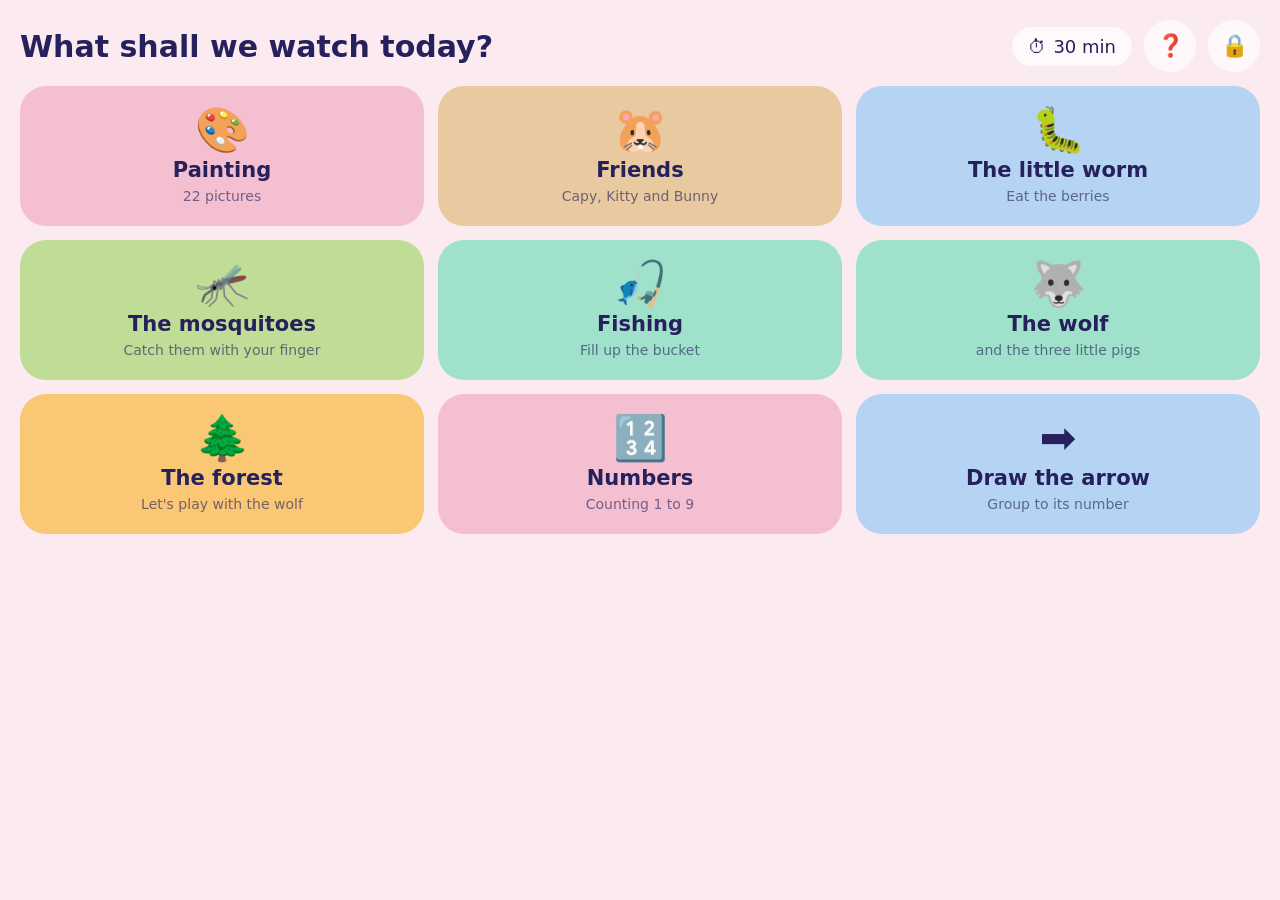
==== android/app/src/main/assets/www/index.html @ 90f9ffed "Add the Android app: bundled WebView, no videos, no permissions" ====
<!doctype html>
<html lang="es">
<head>
<meta charset="utf-8">
<meta name="viewport" content="width=device-width, initial-scale=1, viewport-fit=cover, user-scalable=no">
<title>AurApp</title>

<meta name="apple-mobile-web-app-capable" content="yes">
<meta name="apple-mobile-web-app-status-bar-style" content="black-translucent">
<meta name="apple-mobile-web-app-title" content="AurApp">
<meta name="theme-color" content="#FBEAF0">

<link rel="stylesheet" href="app.css">
</head>
<body>

<!-- Worlds ------------------------------------------------------------ -->
<div class="screen on" id="s-worlds">
  <div class="bar">
    <h1 data-t="worlds.ask"></h1>
    <div class="grow"></div>
    <div class="pill" id="clockWorlds">⏱ <span>30 min</span></div>
    <button class="round lock" data-go="help" aria-label="Instrucciones">❓</button>
    <button class="round lock" id="lockBtn" aria-label="Papá o mamá">🔒</button>
  </div>
  <div class="worlds" id="worldTiles"></div>
</div>

<!-- Video grid -------------------------------------------------------- -->
<div class="screen" id="s-grid">
  <div class="bar">
    <button class="round" data-go="worlds" aria-label="Inicio">🏠</button>
    <h1 id="gridTitle"></h1>
    <div class="grow"></div>
    <div class="pill" id="clockGrid">⏱ <span></span></div>
  </div>
  <div class="row">
    <button class="arrow" id="prevPage" aria-label="Anterior">‹</button>
    <div class="grid" id="videoGrid"></div>
    <button class="arrow" id="nextPage" aria-label="Siguiente">›</button>
  </div>
  <div class="dots" id="pageDots"></div>
</div>

<!-- Player ------------------------------------------------------------ -->
<div class="screen" id="s-player">
  <div id="stage">
    <div id="ytHost"></div>
    <div class="block"></div>
    <div class="veil" id="veil">▶</div>
  </div>
  <div class="controls">
    <button class="big pink" id="playPause" aria-label="Pausa">⏸</button>
    <div class="track"><div id="progress"></div></div>
    <button class="big lilac" id="playerHome" aria-label="Inicio">🏠</button>
  </div>
</div>

<!-- Time up ----------------------------------------------------------- -->
<div class="screen" id="s-timeup">
  <div class="moon">🌙</div>
  <h2 data-t="timeup.title"></h2>
  <p data-t="timeup.sub"></p>
  <button class="cta" data-go="paint" data-t="timeup.cta"></button>
  <button class="quiet" id="timeupParents" style="margin-top:18px" data-t="timeup.parents"></button>
</div>

<!-- Paint menu -------------------------------------------------------- -->
<div class="screen" id="s-paint">
  <div class="bar">
    <button class="round" data-go="worlds" aria-label="Inicio">🏠</button>
    <h1 data-t="paint.ask"></h1>
  </div>
  <div class="doors">
    <button class="door" data-go="color" style="background:var(--door-1)">
      <svg viewBox="0 0 320 300" id="doorArt" aria-hidden="true"></svg>
      <span class="name" data-t="paint.color"></span>
      <span class="sub" data-t="paint.color.sub"></span>
    </button>
    <button class="door" data-go="draw" style="background:var(--door-2)">
      <svg viewBox="0 0 320 300" aria-hidden="true">
        <path d="M40 200 C90 100 130 250 170 150 C200 76 240 190 285 120"
              fill="none" stroke="var(--ink)" stroke-width="14" stroke-linecap="round" opacity=".75"/>
      </svg>
      <span class="name" data-t="paint.draw"></span>
      <span class="sub" data-t="paint.draw.sub"></span>
    </button>
  </div>
</div>

<!-- Coloring ---------------------------------------------------------- -->
<div class="screen" id="s-color">
  <div class="bar">
    <button class="round" data-go="paint" aria-label="Atrás">‹</button>
    <h1 id="colorTitle" style="font-size:24px"></h1>
    <div class="grow"></div>
  </div>
  <div class="cats" id="silCats"></div>
  <div class="picker" id="silPicker"></div>
  <div id="canvasWrap"><svg id="colorSvg" viewBox="0 0 320 300" preserveAspectRatio="xMidYMid meet"></svg></div>
  <div class="paintrow">
    <div class="palette" id="palColor"></div>
    <button class="bigreset" id="colorReset" aria-label="Empezar de nuevo">
      <svg id="colorResetArt" viewBox="0 0 320 300" aria-hidden="true"></svg>
      <span class="badge">↺</span>
    </button>
  </div>
</div>

<!-- Free draw --------------------------------------------------------- -->
<div class="screen" id="s-draw">
  <div class="bar">
    <button class="round" data-go="paint" aria-label="Atrás">‹</button>
    <h1 style="font-size:24px" data-t="draw.title"></h1>
    <div class="grow"></div>
    <button class="round" id="undoBtn" aria-label="Deshacer">↶</button>
  </div>
  <div class="tools">
    <button class="tool on" data-tool="pencil" data-t="tool.pencil"></button>
    <button class="tool" data-tool="brush" data-t="tool.brush"></button>
    <button class="tool" data-tool="eraser" data-t="tool.eraser"></button>
    <button class="tool" id="clearDraw" data-t="tool.new"></button>
  </div>
  <div id="canvasWrap2" style="flex:1;background:#fff;border-radius:18px;min-height:0;overflow:hidden">
    <canvas id="drawCanvas"></canvas>
  </div>
  <div class="palette" id="palDraw"></div>
</div>

<!-- Friends ----------------------------------------------------------- -->
<div class="screen" id="s-pets">
  <div class="bar">
    <button class="round" data-go="worlds" aria-label="Inicio">🏠</button>
    <h1 id="petName"></h1>
    <div class="grow"></div>
    <div class="whotabs" id="petWho"></div>
  </div>
  <div class="petsrow">
    <div class="petstage"><svg id="petSvg" viewBox="0 0 300 400" role="img" aria-label="amigo"></svg></div>
    <div class="petside">
      <div class="cats" id="petModes"></div>
      <div class="meter" id="petMeter"><div></div></div>
      <div class="petitems" id="petItems"></div>
      <div class="paintrow">
        <div class="palette" id="petPal"></div>
        <button class="bigreset" id="petReset" aria-label="Empezar de nuevo">
          <svg id="petResetArt" viewBox="30 0 240 240" aria-hidden="true"></svg>
          <span class="badge">↺</span>
        </button>
      </div>
      <p class="pethint" id="petHint"></p>
    </div>
  </div>
</div>

<!-- Camera ------------------------------------------------------------ -->
<div class="screen" id="s-camera">
  <div class="bar">
    <button class="round" data-go="worlds" aria-label="Inicio">🏠</button>
    <div class="grow"></div>
    <button class="round" id="camFlip" aria-label="Cambiar cámara">🔄</button>
  </div>
  <div class="camwrap" id="camWrap">
    <video id="camVideo" playsinline muted autoplay></video>
    <svg id="camOverlay" preserveAspectRatio="none"></svg>
    <div class="camflash" id="camFlash"></div>
    <div class="camshot" id="camShot"></div>
    <p class="camdenied" id="camDenied"></p>
  </div>
  <div class="camrow">
    <div class="camcostumes" id="camCostumes"></div>
    <button class="camshutter" id="camShutter" aria-label="Tomar foto">
      <svg viewBox="0 0 60 60" aria-hidden="true">
        <path d="M30 8 L36 30 L24 30 Z" fill="#fff"/>
        <circle cx="30" cy="40" r="13" fill="#fff"/>
        <circle cx="25" cy="38" r="2.5" fill="#E86A9A"/>
        <circle cx="35" cy="38" r="2.5" fill="#E86A9A"/>
      </svg>
    </button>
  </div>
</div>

<!-- Wolf and the three pigs -------------------------------------------- -->
<div class="screen" id="s-story">
  <div class="bar">
    <button class="round" data-go="worlds" aria-label="Inicio">🏠</button>
    <div class="grow"></div>
    <div class="dots" id="storyDots"></div>
  </div>
  <div class="storywrap"><svg id="storySvg" aria-label="el lobo y los tres cerditos"></svg></div>
  <div class="storyrow">
    <button class="storybtn" id="storyBlow" aria-label="Sopla"></button>
    <button class="storybtn next" id="storyNext" hidden aria-label="Siguiente casa"></button>
  </div>
</div>

<!-- Playing in the forest ---------------------------------------------- -->
<div class="screen" id="s-forest">
  <div class="bar">
    <button class="round" data-go="worlds" aria-label="Inicio">🏠</button>
    <div class="grow"></div>
    <div class="dots" id="forestDots"></div>
  </div>
  <div class="storywrap"><svg id="forestSvg" aria-label="juguemos en el bosque"></svg></div>
  <div class="storyrow">
    <button class="storybtn" id="forestAsk" aria-label="¿Lobo, estás?"></button>
    <button class="storybtn next" id="forestAgain" hidden aria-label="Otra vez"></button>
  </div>
  <p class="foresthint" id="forestHint"></p>
</div>

<!-- Worm ---------------------------------------------------------------- -->
<div class="screen" id="s-worm">
  <div class="bar">
    <button class="round" data-go="worlds" aria-label="Inicio">🏠</button>
    <div class="dots" id="wormDots"></div>
    <div class="grow"></div>
    <button class="round wormrestart" id="wormReset" aria-label="Empezar de nuevo">↺</button>
  </div>
  <div class="wormrow">
    <div class="wormboard"><svg id="wormSvg" aria-label="el gusanito"></svg></div>
    <div class="pad4">
      <button class="dirbtn up"    data-dir="0,-1" aria-label="Arriba">▲</button>
      <button class="dirbtn left"  data-dir="-1,0" aria-label="Izquierda">◀</button>
      <button class="dirbtn right" data-dir="1,0"  aria-label="Derecha">▶</button>
      <button class="dirbtn down"  data-dir="0,1"  aria-label="Abajo">▼</button>
    </div>
  </div>
</div>

<!-- Mosquitos ---------------------------------------------------------- -->
<div class="screen" id="s-bugs">
  <div class="bar">
    <button class="round" data-go="worlds" aria-label="Inicio">🏠</button>
    <div class="dots" id="bugDots"></div>
    <div class="grow"></div>
    <button class="round wormrestart" id="bugReset" aria-label="Empezar de nuevo">↺</button>
  </div>
  <div class="bugwrap">
    <div class="bugboard"><svg id="bugSvg" aria-label="los mosquitos"></svg></div>
    <div class="bugcheer" id="bugCheer" hidden></div>
  </div>
</div>

<!-- Une con la flecha --------------------------------------------------- -->
<div class="screen" id="s-match">
  <div class="bar">
    <button class="round" data-go="worlds" aria-label="Inicio">🏠</button>
    <div class="dots" id="matchDots"></div>
    <div class="grow"></div>
    <button class="round wormrestart" id="matchReset" aria-label="Empezar de nuevo">↺</button>
  </div>
  <div class="matchwrap">
    <div class="matchboard"><svg id="matchSvg" aria-label="une los conjuntos con su numero"></svg></div>
    <div class="bugcheer" id="matchCheer" hidden></div>
  </div>
</div>

<!-- A pescar ------------------------------------------------------------ -->
<div class="screen" id="s-fish">
  <div class="bar">
    <button class="round" data-go="worlds" aria-label="Inicio">🏠</button>
    <div class="dots" id="fishDots"></div>
    <div class="grow"></div>
    <button class="round wormrestart" id="fishReset" aria-label="Empezar de nuevo">↺</button>
  </div>
  <div class="bugwrap">
    <div class="bugboard"><svg id="fishSvg" aria-label="a pescar"></svg></div>
    <div class="bugcheer" id="fishCheer" hidden></div>
  </div>
</div>

<!-- Counting ------------------------------------------------------------ -->
<div class="screen" id="s-count">
  <div class="bar">
    <button class="round" data-go="worlds" aria-label="Inicio">🏠</button>
    <div class="grow"></div>
    <div class="dots" id="countDots"></div>
  </div>
  <div class="countboard" id="countBoard"></div>
  <div class="countrow">
    <div class="numchip" id="numChip"></div>
    <p class="counthint" id="countHint"></p>
  </div>
</div>

<!-- Help ---------------------------------------------------------------- -->
<div class="screen" id="s-help">
  <div class="wrap">
    <div class="bar" style="margin:10px 0 18px">
      <h2 style="margin:0" data-t="help.title"></h2>
      <div class="grow"></div>
      <button class="btn" id="helpBack" data-t="help.done"></button>
    </div>
    <div data-thtml="body"></div>
  </div>
</div>

<!-- PIN --------------------------------------------------------------- -->
<div class="screen" id="s-pin">
  <h2 data-t="pin.title"></h2>
  <div class="pips" id="pips"><i></i><i></i><i></i><i></i></div>
  <div class="pad" id="pinPad"></div>
  <button class="quiet" id="pinCancel" data-t="pin.cancel"></button>
</div>

<!-- Parent panel ------------------------------------------------------ -->
<div class="screen" id="s-parents">
  <div class="wrap">
    <div class="bar" style="margin:10px 0 18px">
      <h2 style="margin:0" data-t="p.title"></h2>
      <div class="grow"></div>
      <button class="btn" data-go="worlds" data-t="p.done"></button>
    </div>

    <section>
      <h3 data-t="p.help.h"></h3>
      <button class="btn primary" data-go="help" data-t="p.help.link"></button>
      <p class="hint" data-t="p.help.sub"></p>
    </section>

    <!-- The daily limit only counts time spent actually playing a video, so in
         a build without videos it is a control that does nothing. Rather than
         leave a dead setting in front of a parent, it travels with the video
         sections. -->
    <section class="vidonly">
      <h3 data-t="p.time.h"></h3>
      <label><span data-t="p.time.limit"></span>
        <select id="limitSel">
          <option value="0">Sin límite</option>
          <option value="15">15 minutos</option>
          <option value="20">20 minutos</option>
          <option value="30">30 minutos</option>
          <option value="45">45 minutos</option>
          <option value="60">60 minutos</option>
          <option value="90">90 minutos</option>
        </select>
      </label>
      <label><span data-t="p.time.used"></span> <span id="usedToday">0 min</span></label>
      <button class="btn" id="resetTime" data-t="p.time.reset"></button>
    </section>

    <section class="vidonly">
      <h3 data-t="p.search.h"></h3>
      <label><span data-t="p.search.q"></span> <input type="text" id="ytQuery" autocomplete="off"></label>
      <label><span data-t="p.search.world"></span> <select id="ytWorld"></select></label>
      <button class="btn primary" id="ytSearchBtn" data-t="p.search.go"></button>
      <p class="hint" id="ytHint" data-t="p.search.needkey"></p>
      <p class="hint" style="margin-top:12px" data-t="p.search.sugg"></p>
      <div class="suggests" id="ytSuggest"></div>
      <div id="ytResults"></div>
    </section>

    <section class="vidonly">
      <h3 data-t="p.list.h"></h3>
      <label><span data-t="p.list.link"></span> <input type="url" id="ytList" placeholder="https://www.youtube.com/playlist?list=..." autocomplete="off"></label>
      <button class="btn" id="ytListBtn" data-t="p.list.go"></button>
      <p class="hint" data-t="p.list.note"></p>
    </section>

    <section class="vidonly">
      <h3 data-t="p.bulk.h"></h3>
      <textarea id="ytBulk" rows="4" placeholder="Pega aquí varios enlaces, uno por línea"></textarea>
      <button class="btn" id="ytBulkBtn" data-t="p.bulk.go"></button>
      <p class="hint" data-t="p.bulk.note"></p>
    </section>

    <section class="vidonly">
      <h3 data-t="p.add.h"></h3>
      <label><span data-t="p.add.link"></span> <input type="url" id="addLink" placeholder="https://youtu.be/..." inputmode="url" autocomplete="off"></label>
      <label><span data-t="p.add.title"></span> <input type="text" id="addTitle"></label>
      <label><span data-t="p.add.world"></span> <select id="addWorld"></select></label>
      <button class="btn primary" id="addBtn" data-t="p.add.go"></button>
      <p class="hint" id="addHint" data-t="p.add.note"></p>
    </section>

    <section class="vidonly">
      <h3><span data-t="p.videos.h"></span> (<span id="videoCount">0</span>)</h3>
      <div id="videoList"></div>
      <p class="hint" id="emptyHint" data-t="p.videos.empty"></p>
    </section>

    <section>
      <h3 data-t="p.worlds.h"></h3>
      <div id="worldToggles"></div>
      <p class="hint" data-t="p.worlds.note"></p>
    </section>

    <section>
      <h3 data-t="p.lang.h"></h3>
      <div class="cats" id="langPick"></div>
      <p class="hint" data-t="p.lang.note"></p>
    </section>

    <section>
      <h3 data-t="p.theme.h"></h3>
      <div id="themePicker" class="themes"></div>
      <p class="hint" data-t="p.theme.note"></p>
    </section>

    <section class="vidonly">
      <h3 data-t="p.key.h"></h3>
      <label>API key <input type="text" id="ytKey" placeholder="AIza..." autocomplete="off"></label>
      <button class="btn" id="ytKeySave" data-t="p.key.save"></button>
      <p class="hint" data-t="p.key.note"></p>
    </section>

    <section>
      <h3 data-t="p.sec.h"></h3>
      <label>PIN <input type="text" id="pinInput" inputmode="numeric" maxlength="4"></label>
      <button class="btn" id="savePin" data-t="p.sec.save"></button>
      <p class="hint" data-t="p.sec.note"></p>
    </section>

    <section>
      <h3 data-t="p.backup.h"></h3>
      <button class="btn" id="exportBtn" data-t="p.backup.export"></button>
      <button class="btn" id="importBtn" data-t="p.backup.import"></button>
      <p class="hint" data-t="p.backup.note"></p>
      <input type="file" id="importFile" accept="application/json" hidden>
    </section>
  </div>
</div>

<script src="silhouettes.js"></script>
<script src="pets.js"></script>
<script src="camera.js"></script>
<script src="story.js"></script>
<script src="forest.js"></script>
<script src="worm.js"></script>
<script src="counting.js"></script>
<script src="bugs.js"></script>
<script src="match.js"></script>
<script src="fish.js"></script>
<script src="i18n.js"></script>
<script src="i18n-help.js"></script>
<script src="youtube.js"></script>
<script src="app.js"></script>
</body>
</html>
---- android/app/src/main/assets/www/app.css ----
/* AurApp — styles. Everything is sized for small, imprecise fingers:
   no tap target under 52px, no text she has to read in order to navigate. */

/* Palette ------------------------------------------------------------
   Every mood colour lives here so the whole app can be re-tinted from the
   parent panel. The characters and the colouring pages are deliberately not
   themed — those are artwork, not chrome. */

:root {
  --bg-main: #FBEAF0;
  --bg-alt: #EEEDFE;
  --bg-paint: #E7F4EF;
  --bg-plain: #F5F5F4;
  --ink: #26215C;
  --accent: #D4537E;
  --accent-soft: #F4C0D1;
  --accent-strong: #E86A9A;
  --accent-2: #CECBF6;
  --ok: #1D9E75;
  --door-1: #9FE1CB;
  --door-2: #FAC775;
  --stage-deep: #3C3489;
}

* { box-sizing: border-box; -webkit-tap-highlight-color: transparent; }

/* The browser hides [hidden] elements with `display: none` from its own
   stylesheet, which any class rule of ours that sets `display` silently beats.
   That is how the 🎉 stayed on screen after the mosquitoes were caught — and
   how both story buttons were showing at once. One rule fixes the family. */
[hidden] { display: none !important; }

html, body {
  margin: 0; padding: 0; height: 100%;
  overflow: hidden;
  overscroll-behavior: none;
  font-family: ui-rounded, "SF Pro Rounded", -apple-system, system-ui, sans-serif;
  background: var(--bg-main);
  color: var(--ink);
  -webkit-user-select: none; user-select: none;
  -webkit-touch-callout: none;
}

/* Screens ------------------------------------------------------------- */

.screen { position: fixed; inset: 0; display: none; flex-direction: column; padding: 20px; gap: 14px; }
.screen.on { display: flex; }

#s-worlds, #s-paint { background: var(--bg-main); }
#s-grid, #s-timeup  { background: var(--bg-alt); }
#s-color            { background: var(--bg-paint); }
#s-draw             { background: var(--bg-main); }
#s-player           { background: var(--ink); }
#s-pin, #s-parents  { background: var(--bg-plain); }

/* Header -------------------------------------------------------------- */

.bar { display: flex; align-items: center; gap: 12px; flex: 0 0 auto; }
.bar h1 { margin: 0; font-size: 30px; font-weight: 600; }
.bar .grow { flex: 1; }

.pill {
  display: flex; align-items: center; gap: 7px;
  padding: 9px 16px; border-radius: 999px;
  background: rgba(255,255,255,.72); font-size: 18px; font-weight: 500;
}

.round {
  width: 52px; height: 52px; flex: 0 0 auto;
  border: 0; border-radius: 50%;
  background: #fff; color: var(--ink);
  font-size: 22px; display: grid; place-items: center; cursor: pointer;
}
.round.lock { background: rgba(255,255,255,.7); color: #6b6b6b; }

/* World tiles --------------------------------------------------------- */

.worlds {
  flex: 1; display: grid; grid-template-columns: repeat(3, 1fr);
  gap: 14px; align-content: start;
  overflow-y: auto; -webkit-overflow-scrolling: touch;
}

.tile {
  border: 0; border-radius: 26px; padding: 22px 12px; cursor: pointer;
  display: flex; flex-direction: column; align-items: center; gap: 6px;
  font-family: inherit; color: var(--ink);
}
.tile .ico { font-size: 44px; line-height: 1; }
.tile .name { font-size: 21px; font-weight: 600; }
.tile .sub { font-size: 14px; opacity: .62; }

/* Video grid ---------------------------------------------------------- */

.row { flex: 1; display: flex; align-items: center; gap: 12px; min-height: 0; }

.arrow {
  width: 62px; flex: 0 0 auto; align-self: stretch; max-height: 240px;
  border: 0; border-radius: 20px; cursor: pointer;
  background: var(--accent); color: #fff; font-size: 30px;
}
.arrow:disabled { background: rgba(255,255,255,.6); color: rgba(38,33,92,.25); }

.grid { flex: 1; display: grid; grid-template-columns: repeat(3, 1fr); gap: 14px; align-content: center; }

.card {
  border: 0; padding: 9px; border-radius: 20px; background: #fff; cursor: pointer;
  font-family: inherit; text-align: left; color: var(--ink);
}
.card .thumb {
  position: relative; width: 100%; aspect-ratio: 16/9;
  border-radius: 14px; overflow: hidden; background: var(--accent-2);
}
.card .thumb img { width: 100%; height: 100%; object-fit: cover; display: block; }
.card .thumb .play {
  position: absolute; top: 8px; left: 8px;
  width: 34px; height: 34px; border-radius: 50%;
  background: rgba(255,255,255,.92); display: grid; place-items: center; font-size: 15px;
}
.card .ttl {
  margin-top: 7px; font-size: 16px; font-weight: 500; line-height: 1.25;
  display: -webkit-box; -webkit-line-clamp: 2; -webkit-box-orient: vertical; overflow: hidden;
}

.dots { display: flex; justify-content: center; gap: 10px; flex: 0 0 auto; }
.dots i { width: 14px; height: 14px; border-radius: 50%; background: var(--accent-soft); }

/* Twenty dots at full size run off the side of a phone, so past a dozen they
   shrink instead of wrapping — a wrapped row would push the board down. */
.dots.many { gap: 5px; }
.dots.many i { width: 9px; height: 9px; }
.dots i.on { background: var(--accent); }

/* Player -------------------------------------------------------------- */

#stage { flex: 1; border-radius: 18px; overflow: hidden; position: relative; background: var(--stage-deep); min-height: 0; }
#stage iframe { position: absolute; inset: 0; width: 100%; height: 100%; border: 0; }

/* Swallows every tap on the video. Without this, tapping the iframe opens
   YouTube itself: the title bar, the share button, "More videos", or a whole
   new window. She controls playback with our buttons underneath instead. */
#stage .block { position: absolute; inset: 0; z-index: 3; }

/* YouTube paints its own "More videos" grid the moment a video pauses, and
   rel=0 no longer removes it. So while paused we cover the frame entirely. */
#stage .veil {
  position: absolute; inset: 0; z-index: 4;
  background: var(--ink); color: var(--accent-soft); font-size: 76px;
  display: none; align-items: center; justify-content: center;
}
#stage .veil.on { display: flex; }

.controls { flex: 0 0 auto; display: flex; align-items: center; gap: 18px; }
.big {
  width: 76px; height: 76px; flex: 0 0 auto;
  border: 0; border-radius: 50%; cursor: pointer;
  font-size: 30px; color: var(--ink); display: grid; place-items: center;
}
.big.pink { background: var(--accent-soft); }
.big.lilac { background: var(--accent-2); }

.track { flex: 1; height: 14px; border-radius: 999px; background: rgba(255,255,255,.22); overflow: hidden; }
.track div { height: 100%; width: 0; border-radius: 999px; background: var(--accent-soft); }

/* Time up ------------------------------------------------------------- */

#s-timeup { align-items: center; justify-content: center; text-align: center; }
#s-timeup .moon {
  width: 132px; height: 132px; border-radius: 50%; background: var(--accent-2);
  display: grid; place-items: center; font-size: 60px; margin-bottom: 6px;
}
#s-timeup h2 { margin: 0; font-size: 32px; font-weight: 600; }
#s-timeup p { margin: 0; font-size: 20px; opacity: .7; }

.cta {
  border: 0; border-radius: 999px; cursor: pointer; font-family: inherit;
  padding: 16px 30px; font-size: 21px; font-weight: 500;
  background: var(--accent-soft); color: var(--ink); margin-top: 14px;
}
.quiet { border: 0; background: none; color: #777; font-size: 16px; cursor: pointer; font-family: inherit; }

/* Paint --------------------------------------------------------------- */

.doors { flex: 1; display: grid; grid-template-columns: 1fr 1fr; gap: 18px; align-content: center; }
.door {
  border: 0; border-radius: 28px; padding: 30px 16px; cursor: pointer;
  font-family: inherit; color: var(--ink);
  display: flex; flex-direction: column; align-items: center; gap: 8px;
}
.door svg { height: 130px; }
.door .name { font-size: 26px; font-weight: 600; }
.door .sub { font-size: 16px; opacity: .6; }

.cats { flex: 0 0 auto; display: flex; gap: 10px; }
.cats button {
  border: 0; border-radius: 999px; cursor: pointer; font-family: inherit;
  padding: 10px 22px; font-size: 17px; font-weight: 500;
  background: #fff; color: var(--ink);
}
.cats button.on { background: var(--accent); color: #fff; }

.picker { flex: 0 0 auto; display: flex; gap: 9px; overflow-x: auto; padding-bottom: 4px; }
.picker::-webkit-scrollbar { display: none; }
.pk {
  flex: 0 0 auto; width: 74px; padding: 6px 4px 3px;
  border: 2px solid transparent; border-radius: 12px; background: #fff; cursor: pointer;
  font-family: inherit; text-align: center;
}
.pk.on { border-color: var(--accent); background: var(--bg-main); }
.pk svg { width: 100%; height: 40px; display: block; }
.pk svg .rg { fill: #9e9e98; stroke: #9e9e98; stroke-width: 5; }
.pk svg .ln { fill: none; }
.pk.on svg .rg { fill: #993556; stroke: #993556; }
.pk span { font-size: 11px; color: #6b6b6b; }

#canvasWrap { flex: 1; background: #fff; border-radius: 18px; min-height: 0; position: relative; overflow: hidden; }
#colorSvg { width: 100%; height: 100%; display: block; }
#colorSvg .rg { fill: #F1EFE8; stroke: #2C2C2A; stroke-width: 4; stroke-linejoin: round; cursor: pointer; }
#colorSvg .ln { fill: none; stroke-linecap: round; }

#drawCanvas { width: 100%; height: 100%; display: block; touch-action: none; background: #fff; }

.palette { flex: 0 0 auto; display: flex; gap: 12px; justify-content: center; }
.sw { width: 52px; height: 52px; border-radius: 50%; border: 4px solid transparent; cursor: pointer; padding: 0; }
.sw.on { border-color: var(--ink); }

.tools { flex: 0 0 auto; display: flex; gap: 10px; }
.tool {
  flex: 1; border: 0; border-radius: 14px; padding: 14px 6px; cursor: pointer;
  background: #fff; color: var(--ink); font-family: inherit; font-size: 17px; font-weight: 500;
}
.tool.on { background: var(--accent); color: #fff; }

/* Friends -------------------------------------------------------------- */

.whotabs { display: flex; gap: 8px; }

/* Picture tabs. She cannot read, so the friend is chosen by its own face
   and the activity by the thing itself. */
.facetab {
  width: 64px; height: 64px; padding: 2px; cursor: pointer;
  border: 4px solid transparent; border-radius: 50%;
  background: #fff; overflow: hidden;
}
.facetab.on { border-color: var(--ok); background: #E1F5EE; }
.facetab svg { display: block; width: 100%; height: 100%; }

.icontab {
  width: 68px; height: 68px; flex: 0 0 auto; padding: 6px; cursor: pointer;
  border: 4px solid transparent; border-radius: 18px; background: #fff;
}
.icontab.cat svg .rg { fill: #9e9e98; stroke: #9e9e98; stroke-width: 5; }
.icontab.cat svg .ln { fill: none; }
.icontab.cat.on svg .rg { fill: #993556; stroke: #993556; }
.icontab.on { border-color: var(--accent); background: var(--bg-main); }
.icontab svg { display: block; width: 100%; height: 100%; }

.petsrow { flex: 1; display: flex; gap: 14px; min-height: 0; }

.petstage {
  flex: 0 0 40%; background: #FDF3E7; border-radius: 18px;
  display: flex; align-items: center; justify-content: center; overflow: hidden;
}
.petstage svg { display: block; width: 100%; height: 100%; }

/* A dressing-up game with no reaction feels broken: you tap, something
   appears, nothing happens. The bounce is anchored at the feet so it reads
   as the friend landing, not as the whole picture scaling. */
.petstage svg { transform-origin: 50% 92%; }
.petstage svg.pop    { animation: petPop .52s cubic-bezier(.3,1.4,.5,1); }
.petstage svg.wiggle { animation: petWiggle .55s ease-in-out; }

@keyframes petPop {
  0%   { transform: scale(1, 1) translateY(0); }
  28%  { transform: scale(1.07, .92) translateY(8px); }
  55%  { transform: scale(.96, 1.06) translateY(-12px); }
  78%  { transform: scale(1.03, .97) translateY(3px); }
  100% { transform: scale(1, 1) translateY(0); }
}

@keyframes petWiggle {
  0%, 100% { transform: rotate(0deg); }
  22%  { transform: rotate(-5deg); }
  55%  { transform: rotate(5deg); }
  80%  { transform: rotate(-2deg); }
}

/* Some children are motion sensitive, and iOS exposes the setting. */
@media (prefers-reduced-motion: reduce) {
  .petstage svg.pop, .petstage svg.wiggle { animation: none; }
}

.petside { flex: 1; min-width: 0; display: flex; flex-direction: column; gap: 10px; }

.petitems { display: grid; grid-template-columns: repeat(3, 1fr); gap: 10px; align-content: start; }
.petitem {
  background: #fff; border: 3px solid transparent; border-radius: 16px;
  padding: 6px; cursor: pointer; font-family: inherit;
}
.petitem.on { border-color: var(--accent); background: var(--bg-main); }
.petitem svg { display: block; width: 100%; height: 54px; }
.petitem span { display: block; font-size: 13px; color: var(--ink); text-align: center; margin-top: 2px; }

.pethint { margin: 0; font-size: 14px; color: #6b6b6b; }

.meter {
  height: 18px; border-radius: 999px; background: #fff;
  overflow: hidden; flex: 0 0 auto;
}
.meter > div {
  height: 100%; width: 0; border-radius: 999px;
  background: #97C459; transition: width .5s;
}

@media (orientation: portrait) {
  .petsrow { flex-direction: column; }
  .petstage { flex: 0 0 44%; }
  .petitems { grid-template-columns: repeat(4, 1fr); }
}

@media (max-width: 760px) {
  .whotabs button { padding: 9px 14px; font-size: 14px; }
  .petitem svg { height: 44px; }
  .petitem span { font-size: 11px; }
}

/* Camera --------------------------------------------------------------- */

.camwrap {
  flex: 1; position: relative; min-height: 0;
  background: #2A2340; border-radius: 20px; overflow: hidden;
}
.camwrap video { position: absolute; inset: 0; width: 100%; height: 100%; object-fit: cover; }
.camwrap video.mirror { transform: scaleX(-1); }
.camwrap svg { position: absolute; inset: 0; width: 100%; height: 100%; touch-action: none; }

.camflash { position: absolute; inset: 0; background: #fff; opacity: 0; pointer-events: none; }
.camflash.on { opacity: .9; }

.camshot {
  position: absolute; right: 12px; bottom: 12px; width: 84px; height: 66px;
  border-radius: 10px; border: 3px solid #fff; overflow: hidden; background: #000;
  opacity: 0; transform: scale(.6); transition: all .35s; pointer-events: none;
}
.camshot.on { opacity: 1; transform: scale(1); }
.camshot img { width: 100%; height: 100%; object-fit: cover; display: block; }

.camdenied {
  position: absolute; inset: 0; margin: 0; display: none;
  align-items: center; justify-content: center; text-align: center; padding: 28px;
  color: #fff; font-size: 18px; line-height: 1.5;
}
.camdenied.on { display: flex; }

.camrow { flex: 0 0 auto; display: flex; align-items: center; gap: 12px; }
.camcostumes { flex: 1; display: grid; grid-template-columns: repeat(6, 1fr); gap: 8px; }
.camcostume {
  background: #fff; border: 4px solid transparent; border-radius: 14px;
  padding: 2px; cursor: pointer; font-family: inherit;
}
.camcostume.on { border-color: var(--accent); background: var(--bg-main); }
.camcostume svg { display: block; width: 100%; height: 44px; }

.camshutter {
  width: 88px; height: 88px; flex: 0 0 auto; border-radius: 50%;
  border: 6px solid #fff; background: var(--accent-strong); cursor: pointer; padding: 0;
  display: grid; place-items: center; box-shadow: 0 0 0 4px var(--accent-strong);
}
.camshutter:active { transform: scale(.94); }
.camshutter svg { width: 48px; height: 48px; }

/* Wolf and the three pigs ---------------------------------------------- */

.storywrap {
  flex: 1; min-height: 0; background: #CFE9F7;
  border-radius: 20px; overflow: hidden; display: flex;
}
.storywrap svg { display: block; width: 100%; height: 100%; }

.storyrow { flex: 0 0 auto; display: flex; justify-content: center; gap: 14px; }
.storybtn {
  border: 0; border-radius: 26px; cursor: pointer; font-family: inherit;
  width: 112px; height: 100px; padding: 10px;
  background: var(--accent-strong);
  display: grid; place-items: center;
  box-shadow: 0 3px 0 rgba(38,33,92,.14);
}
.storybtn svg { display: block; width: 100%; height: 100%; }
.storybtn.next { background: var(--ok); }
.storybtn:active { transform: scale(.96); }

@media (orientation: portrait) {
  .camcostumes { grid-template-columns: repeat(3, 1fr); }
}
@media (max-width: 760px) {
  .camshutter { width: 74px; height: 74px; }
  .camshutter svg { width: 40px; height: 40px; }
  .camcostume svg { height: 36px; }
  .storybtn { width: 88px; height: 78px; border-radius: 22px; }
}

.foresthint {
  flex: 0 0 auto; margin: 0; text-align: center;
  font-size: 20px; font-weight: 500; color: var(--ink); min-height: 26px;
}
@media (max-width: 760px) { .foresthint { font-size: 16px; } }

.themes { display: flex; gap: 12px; flex-wrap: wrap; }
.themeswatch {
  border: 4px solid transparent; border-radius: 16px; padding: 8px 10px;
  cursor: pointer; font-family: inherit; background: #fff; min-width: 104px;
}
.themeswatch.on { border-color: var(--accent); }
.themeswatch .chips { display: flex; gap: 4px; margin-bottom: 6px; }
.themeswatch .chips i { width: 22px; height: 22px; border-radius: 6px; }
.themeswatch span { font-size: 14px; color: var(--ink); }

.worldrow { display: flex; align-items: center; gap: 12px; padding: 10px 0; border-top: 1px solid #f0f0f0; }
.worldrow .ico { font-size: 24px; }
.worldrow b { flex: 1; font-weight: 500; font-size: 16px; }
.worldrow input { width: 26px; height: 26px; }

.paintrow { flex: 0 0 auto; display: flex; align-items: center; gap: 14px; }
.paintrow .palette { flex: 1; justify-content: flex-start; }

/* The reset shows the drawing as it will end up — blank. She cannot read
   "empezar de nuevo", but she recognises her own picture with nothing in it. */
.bigreset {
  position: relative; flex: 0 0 auto;
  width: 78px; height: 66px; padding: 4px;
  border: 4px solid var(--accent); border-radius: 18px;
  background: #fff; cursor: pointer;
}
.bigreset svg { display: block; width: 100%; height: 100%; }
.bigreset svg .rg { fill: #fff; stroke: #9a9a94; stroke-width: 5; }
.bigreset svg .ln { fill: none; }
.bigreset .badge {
  position: absolute; right: -8px; bottom: -8px;
  width: 30px; height: 30px; border-radius: 50%;
  background: var(--accent); color: #fff;
  font-size: 18px; line-height: 30px; text-align: center;
}
.bigreset:active { transform: scale(.94); }

@media (max-width: 760px) {
  .bigreset { width: 62px; height: 54px; }
  .bigreset .badge { width: 25px; height: 25px; font-size: 15px; line-height: 25px; }
}

/* Worm ----------------------------------------------------------------- */

#s-worm { background: var(--bg-main); }

.wormrow { flex: 1; display: flex; align-items: center; gap: 16px; min-height: 0; }

.wormboard {
  flex: 1; min-width: 0; min-height: 0;
  background: #E8F4DC; border-radius: 20px; overflow: hidden;
  display: flex; align-items: center;
}
.wormboard svg { display: block; width: 100%; height: auto; }

/* A real cross, not a row: at four the arrows have to sit where they point. */
.pad4 {
  flex: 0 0 auto;
  display: grid; grid-template-columns: repeat(3, 78px); grid-template-rows: repeat(3, 78px);
  gap: 8px;
}
.dirbtn {
  border: 0; border-radius: 20px; cursor: pointer;
  background: var(--accent); color: #fff; font-size: 30px;
  display: grid; place-items: center; font-family: inherit;
}
.dirbtn:active { transform: scale(.94); }
.dirbtn.up    { grid-column: 2; grid-row: 1; }
.dirbtn.left  { grid-column: 1; grid-row: 2; }
.dirbtn.right { grid-column: 3; grid-row: 2; }
.dirbtn.down  { grid-column: 2; grid-row: 3; }
.wormrestart { background: var(--ok); color: #fff; }

@media (orientation: portrait) {
  .wormrow { flex-direction: column; }
  .pad4 { grid-template-columns: repeat(3, 72px); grid-template-rows: repeat(3, 72px); }
}
@media (max-width: 760px) {
  .pad4 { grid-template-columns: repeat(3, 62px); grid-template-rows: repeat(3, 62px); gap: 6px; }
  .dirbtn { font-size: 24px; border-radius: 16px; }
}

/* Counting -------------------------------------------------------------- */

#s-count { background: var(--bg-alt); }

.countboard {
  flex: 1; min-height: 0;
  display: grid; grid-template-columns: repeat(3, 1fr); gap: 14px; align-items: stretch;
}
.countcard {
  background: #fff; border: 5px solid transparent; border-radius: 22px;
  padding: 12px; display: flex; align-items: center; justify-content: center;
  min-height: 0;
}
.countcard svg { display: block; width: 100%; height: 100%; max-height: 100%; }
.countcard.over { border-color: var(--accent); }
.countcard.right { border-color: var(--ok); background: #E8F6EE; }

.countrow { flex: 0 0 auto; display: flex; align-items: center; gap: 18px; }

.numchip {
  width: 112px; height: 112px; flex: 0 0 auto; cursor: grab;
  border-radius: 26px; background: var(--accent); color: #fff;
  display: grid; place-items: center; touch-action: none;
}
.numchip svg { width: 100%; height: 100%; }
.numchip.dragging { position: fixed; z-index: 50; pointer-events: none; }
.numchip.hidden { visibility: hidden; }

.counthint { margin: 0; font-size: 20px; font-weight: 500; color: var(--ink); }

@media (orientation: portrait) {
  .countboard { grid-template-columns: 1fr; }
}
@media (max-width: 760px) {
  .numchip { width: 88px; height: 88px; border-radius: 20px; }
  .counthint { font-size: 16px; }
  .countcard { padding: 8px; border-width: 4px; border-radius: 18px; }
}

#s-parents textarea {
  font-family: inherit; font-size: 15px; padding: 10px 12px; width: 100%;
  border: 1px solid #ddd; border-radius: 10px; resize: vertical;
}

.suggests { display: flex; flex-wrap: wrap; gap: 8px; margin-bottom: 6px; }
.suggest {
  border: 1px solid #ddd; border-radius: 999px; cursor: pointer; font-family: inherit;
  padding: 9px 15px; font-size: 14px; background: #fff; color: var(--ink);
  display: flex; align-items: center; gap: 7px;
}
.suggest .ico { font-size: 17px; }
.suggest:active { background: var(--bg-main); }

.ytresult { display: flex; align-items: center; gap: 10px; padding: 8px 0; border-top: 1px solid #f0f0f0; }
.ytresult img { width: 92px; height: 52px; object-fit: cover; border-radius: 8px; background: #eee; flex: 0 0 auto; }
.ytresult .m { flex: 1; min-width: 0; }
.ytresult .m b { display: block; font-weight: 500; font-size: 15px; line-height: 1.3; }
.ytresult .m span { font-size: 13px; color: #888; }
.ytresult button {
  border: 0; border-radius: 12px; cursor: pointer; font-family: inherit;
  padding: 10px 16px; font-size: 15px; font-weight: 500;
  background: var(--ok); color: #fff; flex: 0 0 auto;
}
.ytresult button.added { background: #E8E8E6; color: #888; }

/* Help ------------------------------------------------------------------ */

#s-help { background: var(--bg-plain); display: none; overflow-y: auto; }
#s-help.on { display: block; }
#s-help .wrap { max-width: 720px; margin: 0 auto; padding-bottom: 40px; }
#s-help section { background: #fff; border-radius: 16px; padding: 16px 18px; margin-bottom: 16px; }
#s-help h3 { margin: 0 0 10px; font-size: 17px; font-weight: 600; color: var(--ink); }
#s-help p { margin: 0 0 10px; font-size: 15px; line-height: 1.6; color: #3b3b3b; }
#s-help p:last-child { margin-bottom: 0; }
#s-help a { color: var(--accent); font-weight: 500; }
#s-help code {
  background: #F0EFEC; border-radius: 5px; padding: 1px 5px;
  font-family: ui-monospace, Menlo, monospace; font-size: 14px;
}
#s-help .steps { margin: 0 0 10px; padding-left: 22px; }
#s-help .steps li { font-size: 15px; line-height: 1.7; color: #3b3b3b; }

/* PIN ----------------------------------------------------------------- */

#s-pin { align-items: center; justify-content: center; gap: 20px; }
#s-pin h2 { margin: 0; font-size: 22px; font-weight: 500; }
.pips { display: flex; gap: 14px; }
.pips i { width: 18px; height: 18px; border-radius: 50%; background: #dcdcdc; }
.pips i.on { background: var(--accent); }
.pips.bad { animation: shake .4s; }
@keyframes shake { 25% { transform: translateX(9px) } 75% { transform: translateX(-9px) } }

.pad { display: grid; grid-template-columns: repeat(3, 92px); gap: 14px; }
.pad button {
  height: 62px; border: 0; border-radius: 16px; background: #fff; cursor: pointer;
  font-family: inherit; font-size: 26px; font-weight: 500; color: #2C2C2A;
}
.pad button.blank { background: none; cursor: default; }

/* Parent panel -------------------------------------------------------- */

#s-parents { overflow-y: auto; display: none; }
#s-parents.on { display: block; }
#s-parents .wrap { max-width: 720px; margin: 0 auto; padding-bottom: 40px; }
#s-parents h2 { font-size: 24px; }
#s-parents section { background: #fff; border-radius: 16px; padding: 16px; margin-bottom: 16px; }
#s-parents h3 { margin: 0 0 12px; font-size: 15px; text-transform: uppercase; letter-spacing: .04em; color: #888; font-weight: 500; }
#s-parents label { display: flex; align-items: center; justify-content: space-between; gap: 12px; padding: 9px 0; font-size: 16px; }
#s-parents input[type=text], #s-parents input[type=url], #s-parents select {
  font-family: inherit; font-size: 16px; padding: 10px 12px;
  border: 1px solid #ddd; border-radius: 10px; background: #fff; min-width: 0; flex: 1;
}
#s-parents .btn {
  border: 0; border-radius: 12px; padding: 12px 18px; cursor: pointer;
  font-family: inherit; font-size: 16px; font-weight: 500; background: var(--bg-alt); color: var(--ink);
}
#s-parents .btn.primary { background: var(--accent); color: #fff; }
#s-parents .btn.danger { background: none; color: #b3261e; padding: 6px 8px; }
#s-parents .vrow { display: flex; align-items: center; gap: 10px; padding: 8px 0; border-top: 1px solid #f0f0f0; }
#s-parents .vrow img { width: 74px; height: 42px; object-fit: cover; border-radius: 6px; background: #eee; }
#s-parents .vrow .m { flex: 1; min-width: 0; }
#s-parents .vrow .m b { display: block; font-weight: 500; font-size: 15px; overflow: hidden; text-overflow: ellipsis; white-space: nowrap; }
#s-parents .vrow .m span { font-size: 13px; color: #888; }
#s-parents .hint { font-size: 13px; color: #888; line-height: 1.5; margin: 8px 0 0; }

/* Portrait and phones -------------------------------------------------
   The app used to demand landscape. A four-year-old does not turn the
   tablet on request, and half the time she is handed a phone instead, so
   every screen now reflows rather than nagging. */

@media (orientation: portrait) {
  .worlds { grid-template-columns: repeat(2, 1fr); }
  .grid   { grid-template-columns: repeat(2, 1fr); }
  .doors  { grid-template-columns: 1fr; }
  .arrow  { max-height: 200px; }
  .bar h1 { font-size: 24px; }
  #s-timeup h2 { font-size: 26px; }
}

/* Phone-sized: shrink chrome, never the tap targets. */
@media (max-width: 760px) {
  .screen { padding: 12px; gap: 10px; }
  .bar h1 { font-size: 21px; }
  .pill { padding: 7px 12px; font-size: 15px; }
  .round { width: 46px; height: 46px; font-size: 19px; }
  .tile { padding: 14px 8px; border-radius: 20px; }
  .tile .ico { font-size: 34px; }
  .tile .name { font-size: 17px; }
  .tile .sub { font-size: 12px; }
  .arrow { width: 48px; font-size: 24px; }
  .card .ttl { font-size: 14px; }
  .big { width: 62px; height: 62px; font-size: 24px; }
  .sw { width: 44px; height: 44px; }
  .palette { gap: 8px; flex-wrap: wrap; }
  .tools { flex-wrap: wrap; }
  .tools .tool { flex: 1 1 40%; font-size: 15px; padding: 12px 4px; }
  .cats button { padding: 9px 16px; font-size: 15px; }
  .pk { width: 62px; }
  .door svg { height: 96px; }
  .door .name { font-size: 21px; }
  #s-timeup .moon { width: 96px; height: 96px; font-size: 44px; }
  #s-timeup h2 { font-size: 23px; }
  #s-timeup p { font-size: 16px; }
}

/* Short and wide (phone held sideways): the video grid would otherwise
   push its own controls off the bottom. */
@media (orientation: landscape) and (max-height: 460px) {
  .screen { padding: 10px; gap: 8px; }
  .bar h1 { font-size: 19px; }
  .worlds { gap: 9px; }
  .tile { padding: 10px 6px; }
  .tile .ico { font-size: 26px; }
  .tile .name { font-size: 15px; }
  .tile .sub { font-size: 11px; }
  .grid { gap: 9px; }
  .arrow { max-height: 130px; }
  .palette .sw { width: 40px; height: 40px; }
  .picker { display: none; }
  .big { width: 54px; height: 54px; font-size: 21px; }
}

/* Mosquitos ------------------------------------------------------------ */

.bugwrap { flex: 1; display: grid; place-items: center; min-height: 0; position: relative; }

.bugboard {
  width: 100%; max-width: 780px; border-radius: 22px; overflow: hidden;
  background: #E9F3FA; box-shadow: 0 4px 0 rgba(38,33,92,.10);
  touch-action: none;              /* the tap must not scroll or zoom the page */
}
.bugboard svg { display: block; width: 100%; height: auto; }

/* The wings flap on the compositor instead of in the animation loop.
   Each pair pivots at the shoulder, so they sweep rather than squash. */
.bug .wing {
  animation: bugflap .11s ease-in-out infinite alternate;
  animation-delay: var(--flap-delay, 0s);
}
.bug .wl { transform-origin: -6px -10px; }
.bug .wr { transform-origin: 6px -10px; }
@keyframes bugflap {
  from { transform: scaleY(1)   rotate(0deg); }
  to   { transform: scaleY(.55) rotate(0deg); }
}

/* Caught: the dizzy bug tumbles away and fades. */
.bugout { animation: bugout .9s ease-in forwards; }
@keyframes bugout {
  from { transform: scale(.62) translateY(0)   rotate(0deg);   opacity: 1; }
  to   { transform: scale(.62) translateY(90px) rotate(220deg); opacity: 0; }
}

.bugpoof { animation: bugpoof .55s ease-out forwards; }
@keyframes bugpoof {
  from { transform: scale(.4);  opacity: 1; }
  to   { transform: scale(1.5); opacity: 0; }
}

.bugcheer {
  position: absolute; inset: 0; display: grid; place-items: center;
  font-size: 84px; pointer-events: none;
  animation: bugcheer .5s ease-out;
}
@keyframes bugcheer {
  from { transform: scale(.5); opacity: 0; }
  to   { transform: scale(1);  opacity: 1; }
}

@media (max-width: 760px) {
  .bugcheer { font-size: 60px; }
}

/* Une con la flecha ----------------------------------------------------- */

.matchwrap { flex: 1; display: grid; place-items: center; min-height: 0; position: relative; }
.matchboard {
  width: 100%; max-width: 900px; border-radius: 22px; padding: 10px;
  background: #fff; box-shadow: 0 4px 0 rgba(38,33,92,.10);
  touch-action: none;            /* the finger paints a line, it does not scroll */
}
.matchboard svg { display: block; width: 100%; height: auto; }
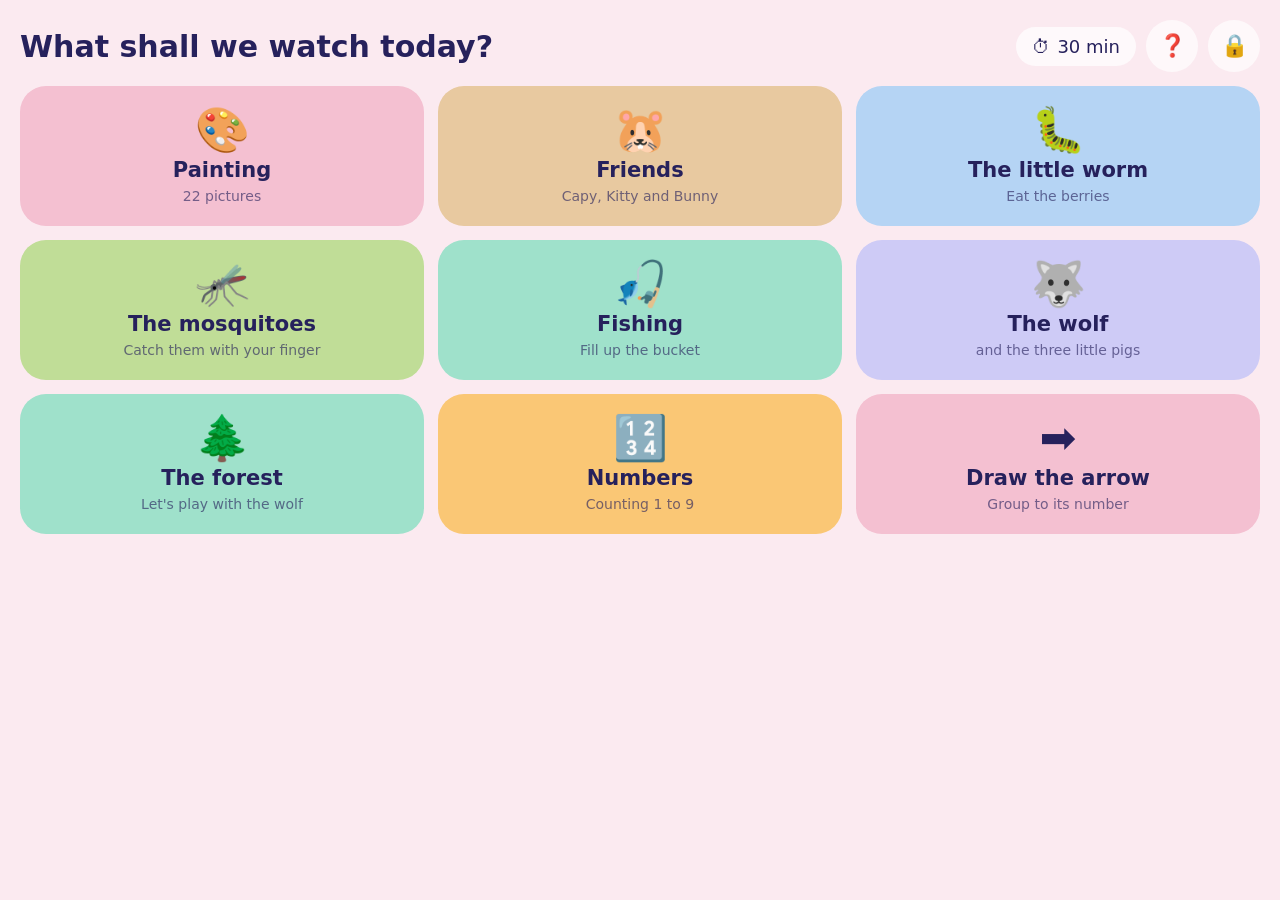
==== commit 2288d3e0: "Remove the camera world entirely, from the web and from Android" ====
--- a/android/app/src/main/assets/www/index.html
+++ b/android/app/src/main/assets/www/index.html
@@ -153,33 +153,6 @@
   </div>
 </div>
 
-<!-- Camera ------------------------------------------------------------ -->
-<div class="screen" id="s-camera">
-  <div class="bar">
-    <button class="round" data-go="worlds" aria-label="Inicio">🏠</button>
-    <div class="grow"></div>
-    <button class="round" id="camFlip" aria-label="Cambiar cámara">🔄</button>
-  </div>
-  <div class="camwrap" id="camWrap">
-    <video id="camVideo" playsinline muted autoplay></video>
-    <svg id="camOverlay" preserveAspectRatio="none"></svg>
-    <div class="camflash" id="camFlash"></div>
-    <div class="camshot" id="camShot"></div>
-    <p class="camdenied" id="camDenied"></p>
-  </div>
-  <div class="camrow">
-    <div class="camcostumes" id="camCostumes"></div>
-    <button class="camshutter" id="camShutter" aria-label="Tomar foto">
-      <svg viewBox="0 0 60 60" aria-hidden="true">
-        <path d="M30 8 L36 30 L24 30 Z" fill="#fff"/>
-        <circle cx="30" cy="40" r="13" fill="#fff"/>
-        <circle cx="25" cy="38" r="2.5" fill="#E86A9A"/>
-        <circle cx="35" cy="38" r="2.5" fill="#E86A9A"/>
-      </svg>
-    </button>
-  </div>
-</div>
-
 <!-- Wolf and the three pigs -------------------------------------------- -->
 <div class="screen" id="s-story">
   <div class="bar">
@@ -387,6 +360,12 @@
     </section>
 
     <section>
+      <h3 data-t="p.sound.h"></h3>
+      <label class="worldrow"><span class="ico">🔊</span><b data-t="p.sound.on"></b><input type="checkbox" id="soundOn"></label>
+      <p class="hint" data-t="p.sound.note"></p>
+    </section>
+
+    <section>
       <h3 data-t="p.lang.h"></h3>
       <div class="cats" id="langPick"></div>
       <p class="hint" data-t="p.lang.note"></p>
@@ -424,7 +403,6 @@
 
 <script src="silhouettes.js"></script>
 <script src="pets.js"></script>
-<script src="camera.js"></script>
 <script src="story.js"></script>
 <script src="forest.js"></script>
 <script src="worm.js"></script>
@@ -432,6 +410,7 @@
 <script src="bugs.js"></script>
 <script src="match.js"></script>
 <script src="fish.js"></script>
+<script src="sound.js"></script>
 <script src="i18n.js"></script>
 <script src="i18n-help.js"></script>
 <script src="youtube.js"></script>
--- a/android/app/src/main/assets/www/app.css
+++ b/android/app/src/main/assets/www/app.css
@@ -24,6 +24,20 @@
 
 * { box-sizing: border-box; -webkit-tap-highlight-color: transparent; }
 
+/* touch-action: manipulation turns off double-tap-to-zoom on anything that can
+   be pressed. Without it the browser waits about 300 ms after each tap to see
+   whether a second one is coming — and if it is, it cancels the first. Tapping
+   harder and faster, which is what anyone does when a button seems dead, is
+   the one thing that makes it worse. It is why the house button needed
+   pressing several times.
+
+   The same rule pairs with the :active states below: with the tap highlight
+   turned off, a button that does not visibly move is a button you cannot tell
+   you have pressed. */
+button, label, .tile, .door, .sw, .card, [data-go] { touch-action: manipulation; }
+
+.round:active, .tile:active, .cta:active, .btn:active { transform: scale(.94); }
+
 /* The browser hides [hidden] elements with `display: none` from its own
    stylesheet, which any class rule of ours that sets `display` silently beats.
    That is how the 🎉 stayed on screen after the mosquitoes were caught — and
@@ -43,7 +57,15 @@
 
 /* Screens ------------------------------------------------------------- */
 
-.screen { position: fixed; inset: 0; display: none; flex-direction: column; padding: 20px; gap: 14px; }
+/* Padding respects the notch and the home bar. On a phone with a cutout, or
+   an iPad in full screen, a flat 20px puts the home button under the cut-out
+   or under the gesture bar. env() is zero on everything else, so this costs
+   nothing where it is not needed. */
+.screen {
+  position: fixed; inset: 0; display: none; flex-direction: column; gap: 14px;
+  padding: max(20px, env(safe-area-inset-top)) max(20px, env(safe-area-inset-right))
+           max(20px, env(safe-area-inset-bottom)) max(20px, env(safe-area-inset-left));
+}
 .screen.on { display: flex; }
 
 #s-worlds, #s-paint { background: var(--bg-main); }
@@ -55,7 +77,11 @@
 
 /* Header -------------------------------------------------------------- */
 
-.bar { display: flex; align-items: center; gap: 12px; flex: 0 0 auto; }
+/* The header row. The dots must be the part that gives way: they are the only
+   thing here that grows with the game (twenty of them in the mosquitoes), and
+   a row that cannot give way pushes the reset button off the right edge —
+   exactly what happened to the colour palette. */
+.bar { display: flex; align-items: center; gap: 10px; flex: 0 0 auto; flex-wrap: wrap; }
 .bar h1 { margin: 0; font-size: 30px; font-weight: 600; }
 .bar .grow { flex: 1; }
 
@@ -122,13 +148,21 @@
   display: -webkit-box; -webkit-line-clamp: 2; -webkit-box-orient: vertical; overflow: hidden;
 }
 
-.dots { display: flex; justify-content: center; gap: 10px; flex: 0 0 auto; }
+.dots {
+  display: flex; justify-content: center; gap: 10px;
+  flex: 1 1 auto; min-width: 0; flex-wrap: wrap;
+}
 .dots i { width: 14px; height: 14px; border-radius: 50%; background: var(--accent-soft); }
 
-/* Twenty dots at full size run off the side of a phone, so past a dozen they
-   shrink instead of wrapping — a wrapped row would push the board down. */
+/* Twenty dots at full size run off the side of a phone. Past a dozen they get
+   smaller, and if they still do not fit they wrap — never at the cost of the
+   buttons beside them. */
 .dots.many { gap: 5px; }
 .dots.many i { width: 9px; height: 9px; }
+@media (max-width: 760px) {
+  .dots.many { gap: 4px; }
+  .dots.many i { width: 7px; height: 7px; }
+}
 .dots i.on { background: var(--accent); }
 
 /* Player -------------------------------------------------------------- */
@@ -220,7 +254,16 @@
 
 #drawCanvas { width: 100%; height: 100%; display: block; touch-action: none; background: #fff; }
 
-.palette { flex: 0 0 auto; display: flex; gap: 12px; justify-content: center; }
+/* The palette wraps at every width, not just on a narrow phone.
+   Ten swatches in one unbreakable row are 628px wide; a phone held sideways is
+   about 800px, and once the screen padding and the reset button are added the
+   row no longer fits — and since the reset cannot shrink, it is the one that
+   gets pushed off the edge. Wrapping means the palette's smallest possible
+   width is one swatch, so the reset always has room. */
+.palette {
+  flex: 0 0 auto; display: flex; flex-wrap: wrap;
+  gap: 12px; justify-content: center;
+}
 .sw { width: 52px; height: 52px; border-radius: 50%; border: 4px solid transparent; cursor: pointer; padding: 0; }
 .sw.on { border-color: var(--ink); }
 
@@ -323,51 +366,6 @@
   .petitem svg { height: 44px; }
   .petitem span { font-size: 11px; }
 }
-
-/* Camera --------------------------------------------------------------- */
-
-.camwrap {
-  flex: 1; position: relative; min-height: 0;
-  background: #2A2340; border-radius: 20px; overflow: hidden;
-}
-.camwrap video { position: absolute; inset: 0; width: 100%; height: 100%; object-fit: cover; }
-.camwrap video.mirror { transform: scaleX(-1); }
-.camwrap svg { position: absolute; inset: 0; width: 100%; height: 100%; touch-action: none; }
-
-.camflash { position: absolute; inset: 0; background: #fff; opacity: 0; pointer-events: none; }
-.camflash.on { opacity: .9; }
-
-.camshot {
-  position: absolute; right: 12px; bottom: 12px; width: 84px; height: 66px;
-  border-radius: 10px; border: 3px solid #fff; overflow: hidden; background: #000;
-  opacity: 0; transform: scale(.6); transition: all .35s; pointer-events: none;
-}
-.camshot.on { opacity: 1; transform: scale(1); }
-.camshot img { width: 100%; height: 100%; object-fit: cover; display: block; }
-
-.camdenied {
-  position: absolute; inset: 0; margin: 0; display: none;
-  align-items: center; justify-content: center; text-align: center; padding: 28px;
-  color: #fff; font-size: 18px; line-height: 1.5;
-}
-.camdenied.on { display: flex; }
-
-.camrow { flex: 0 0 auto; display: flex; align-items: center; gap: 12px; }
-.camcostumes { flex: 1; display: grid; grid-template-columns: repeat(6, 1fr); gap: 8px; }
-.camcostume {
-  background: #fff; border: 4px solid transparent; border-radius: 14px;
-  padding: 2px; cursor: pointer; font-family: inherit;
-}
-.camcostume.on { border-color: var(--accent); background: var(--bg-main); }
-.camcostume svg { display: block; width: 100%; height: 44px; }
-
-.camshutter {
-  width: 88px; height: 88px; flex: 0 0 auto; border-radius: 50%;
-  border: 6px solid #fff; background: var(--accent-strong); cursor: pointer; padding: 0;
-  display: grid; place-items: center; box-shadow: 0 0 0 4px var(--accent-strong);
-}
-.camshutter:active { transform: scale(.94); }
-.camshutter svg { width: 48px; height: 48px; }
 
 /* Wolf and the three pigs ---------------------------------------------- */
 
@@ -421,7 +419,10 @@
 .worldrow input { width: 26px; height: 26px; }
 
 .paintrow { flex: 0 0 auto; display: flex; align-items: center; gap: 14px; }
-.paintrow .palette { flex: 1; justify-content: flex-start; }
+.paintrow { flex-wrap: wrap; }
+/* min-width: 0 matters as much as the wrapping: without it a flex item refuses
+   to shrink below its content, whatever else you tell it. */
+.paintrow .palette { flex: 1 1 0; min-width: 0; justify-content: flex-start; }
 
 /* The reset shows the drawing as it will end up — blank. She cannot read
    "empezar de nuevo", but she recognises her own picture with nothing in it. */
@@ -458,7 +459,7 @@
   background: #E8F4DC; border-radius: 20px; overflow: hidden;
   display: flex; align-items: center;
 }
-.wormboard svg { display: block; width: 100%; height: auto; }
+.wormboard svg { display: block; width: 100%; height: 100%; }
 
 /* A real cross, not a row: at four the arrows have to sit where they point. */
 .pad4 {
@@ -640,7 +641,7 @@
   .card .ttl { font-size: 14px; }
   .big { width: 62px; height: 62px; font-size: 24px; }
   .sw { width: 44px; height: 44px; }
-  .palette { gap: 8px; flex-wrap: wrap; }
+  .palette { gap: 8px; }
   .tools { flex-wrap: wrap; }
   .tools .tool { flex: 1 1 40%; font-size: 15px; padding: 12px 4px; }
   .cats button { padding: 9px 16px; font-size: 15px; }
@@ -655,7 +656,11 @@
 /* Short and wide (phone held sideways): the video grid would otherwise
    push its own controls off the bottom. */
 @media (orientation: landscape) and (max-height: 460px) {
-  .screen { padding: 10px; gap: 8px; }
+  .screen {
+    gap: 8px;
+    padding: max(10px, env(safe-area-inset-top)) max(10px, env(safe-area-inset-right))
+             max(10px, env(safe-area-inset-bottom)) max(10px, env(safe-area-inset-left));
+  }
   .bar h1 { font-size: 19px; }
   .worlds { gap: 9px; }
   .tile { padding: 10px 6px; }
@@ -671,14 +676,19 @@
 
 /* Mosquitos ------------------------------------------------------------ */
 
-.bugwrap { flex: 1; display: grid; place-items: center; min-height: 0; position: relative; }
-
+.bugwrap { flex: 1; min-height: 0; min-width: 0; position: relative; display: flex; }
+
+/* The board fills the space it is given, in both directions. It used to keep a
+   fixed 4:3 shape, which on a phone held upright left a strip of game floating
+   in the middle of an empty screen. Now the game is told how tall and wide it
+   actually is and lays itself out to fit — see boardBox() in app.js. */
 .bugboard {
-  width: 100%; max-width: 780px; border-radius: 22px; overflow: hidden;
+  width: 100%; height: 100%; min-height: 0; min-width: 0;
+  border-radius: 22px; overflow: hidden;
   background: #E9F3FA; box-shadow: 0 4px 0 rgba(38,33,92,.10);
   touch-action: none;              /* the tap must not scroll or zoom the page */
 }
-.bugboard svg { display: block; width: 100%; height: auto; }
+.bugboard svg { display: block; width: 100%; height: 100%; }
 
 /* The wings flap on the compositor instead of in the animation loop.
    Each pair pivots at the shoulder, so they sweep rather than squash. */
@@ -722,10 +732,18 @@
 
 /* Une con la flecha ----------------------------------------------------- */
 
-.matchwrap { flex: 1; display: grid; place-items: center; min-height: 0; position: relative; }
+.matchwrap { flex: 1; min-height: 0; min-width: 0; position: relative; display: flex; }
 .matchboard {
-  width: 100%; max-width: 900px; border-radius: 22px; padding: 10px;
+  width: 100%; height: 100%; min-height: 0; min-width: 0;
+  border-radius: 22px; padding: 10px;
   background: #fff; box-shadow: 0 4px 0 rgba(38,33,92,.10);
   touch-action: none;            /* the finger paints a line, it does not scroll */
 }
-.matchboard svg { display: block; width: 100%; height: auto; }
+.matchboard svg { display: block; width: 100%; height: 100%; }
+
+/* On a phone held upright the header eats a lot of a short screen, so the
+   boards get their padding back. */
+@media (max-width: 760px) {
+  .bugboard, .matchboard { border-radius: 18px; }
+  .matchboard { padding: 6px; }
+}
